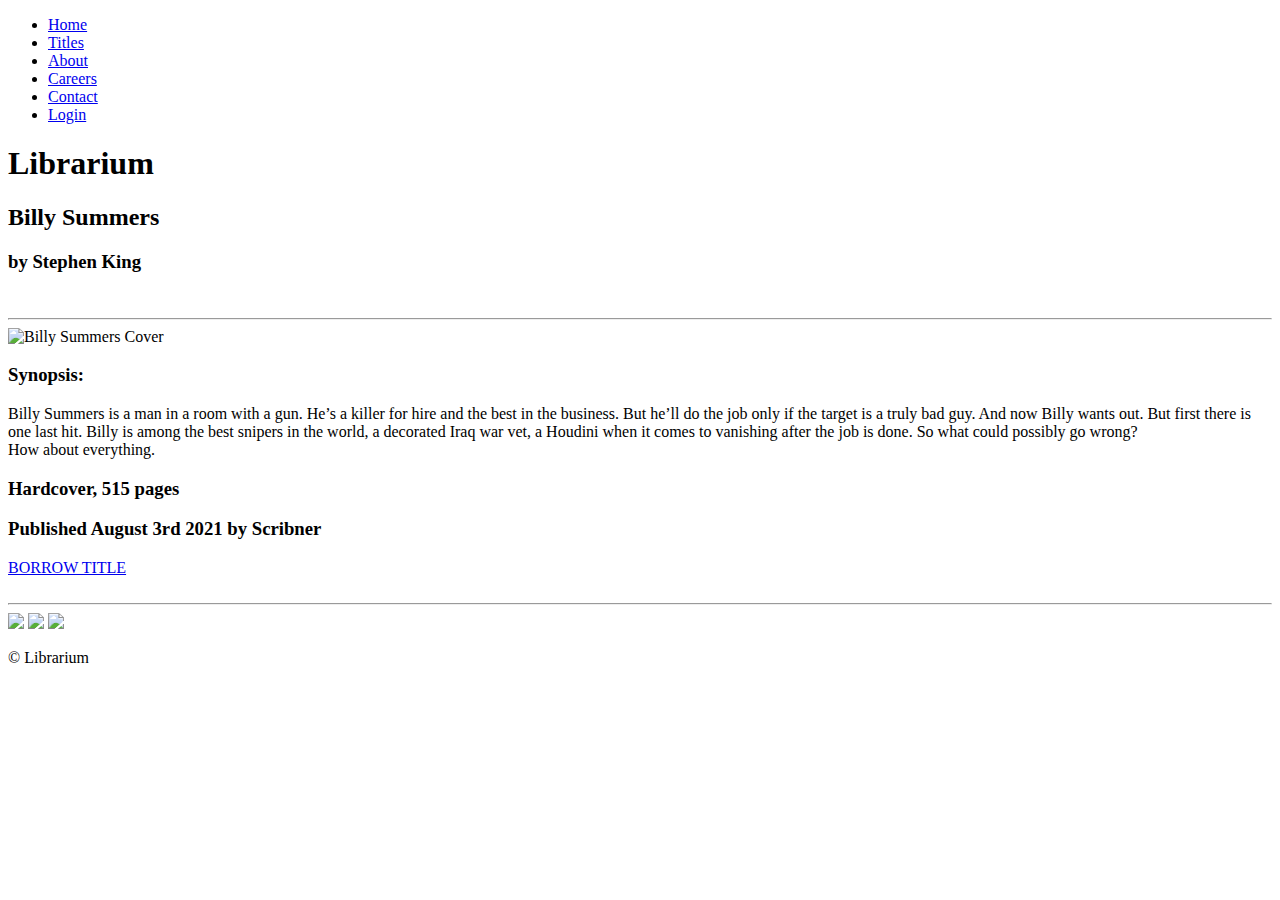
==== billy.html @ b6e0c90f "Add files via upload" ====
<!DOCTYPE html>
<html lang="en">
<head>
  <meta charset="UTF-8">
  <meta http-equiv="X-UA-Compatible" content="IE=edge">
  <meta name="viewport" content="width=device-width, initial-scale=1.0">
  <title>Billy Summers</title>

  <link rel="stylesheet" href="css/book.css">
  <link rel="icon" href="favicon.ico">
  <link rel="preconnect" href="https://fonts.googleapis.com">
  <link rel="preconnect" href="https://fonts.gstatic.com" crossorigin>
  <link href="https://fonts.googleapis.com/css2?family=Merriweather:wght@300&family=Montserrat:wght@100&family=Sacramento&display=swap" rel="stylesheet">

</head>
<body>

  <div class="top-container">
    <div class="navbar">
      <ul>
      <li><a href="file:///Users/chiragsingh/Desktop/Web%20Dev/E-Lib%20Project/index.html">Home</a></li>
      <li><a href="#titles">Titles</a></li>
      <li><a href="#about">About</a></li>
      <li><a href="#careers">Careers</a></li>
      <li><a href="#contact">Contact</a></li>
      <li class="login"><a href="#login">Login</a></li>
      </ul>
    </div>
    <div class="heading">
      <h1>Librarium</h1>
    </div>
  </div>

  <div class="wrapper">
      <h2>Billy Summers</h2>
      <h3 id="author">by Stephen King</h3>
      &nbsp;
      <hr>

      <div class="book-row">
        <img class="billy-image" src="images/billy.jpeg" alt="Billy Summers Cover">
        <h3>Synopsis:</h3>
        <p class="synopsis">Billy Summers is a man in a room with a gun. He’s a killer for hire and the best in the business. But he’ll do the job only if the target is a truly bad guy. And now Billy wants out. But first there is one last hit. Billy is among the best snipers in the world, a decorated Iraq war vet, a Houdini when it comes to vanishing after the job is done. So what could possibly go wrong?<br>How about everything.</p>
        <h3 id="details"><p>Hardcover, 515 pages</p>
        <p>Published August 3rd 2021 by Scribner</p></h3>
        <a class="borrow" href="file:///Users/chiragsingh/Desktop/Web%20Dev/E-Lib%20Project/index.html#about">BORROW TITLE</a>
      </div>
  </div>
  &nbsp; &nbsp; &nbsp; &nbsp; &nbsp; &nbsp;
  &nbsp; &nbsp; &nbsp; &nbsp; &nbsp; &nbsp;
  <hr>

  <div class="links">
      <a href="https://www.reddit.com/"><img class="socials" src="images/reddit.png"></a>
      <a href="https://twitter.com/"><img class="socials" src="images/twitter.png"></a>
      <a href="https://www.instagram.com/"><img class="socials" src="images/instagram.png"></a>
      <p class="copyright">© Librarium</p>
  </div>
  
</body>
</html>
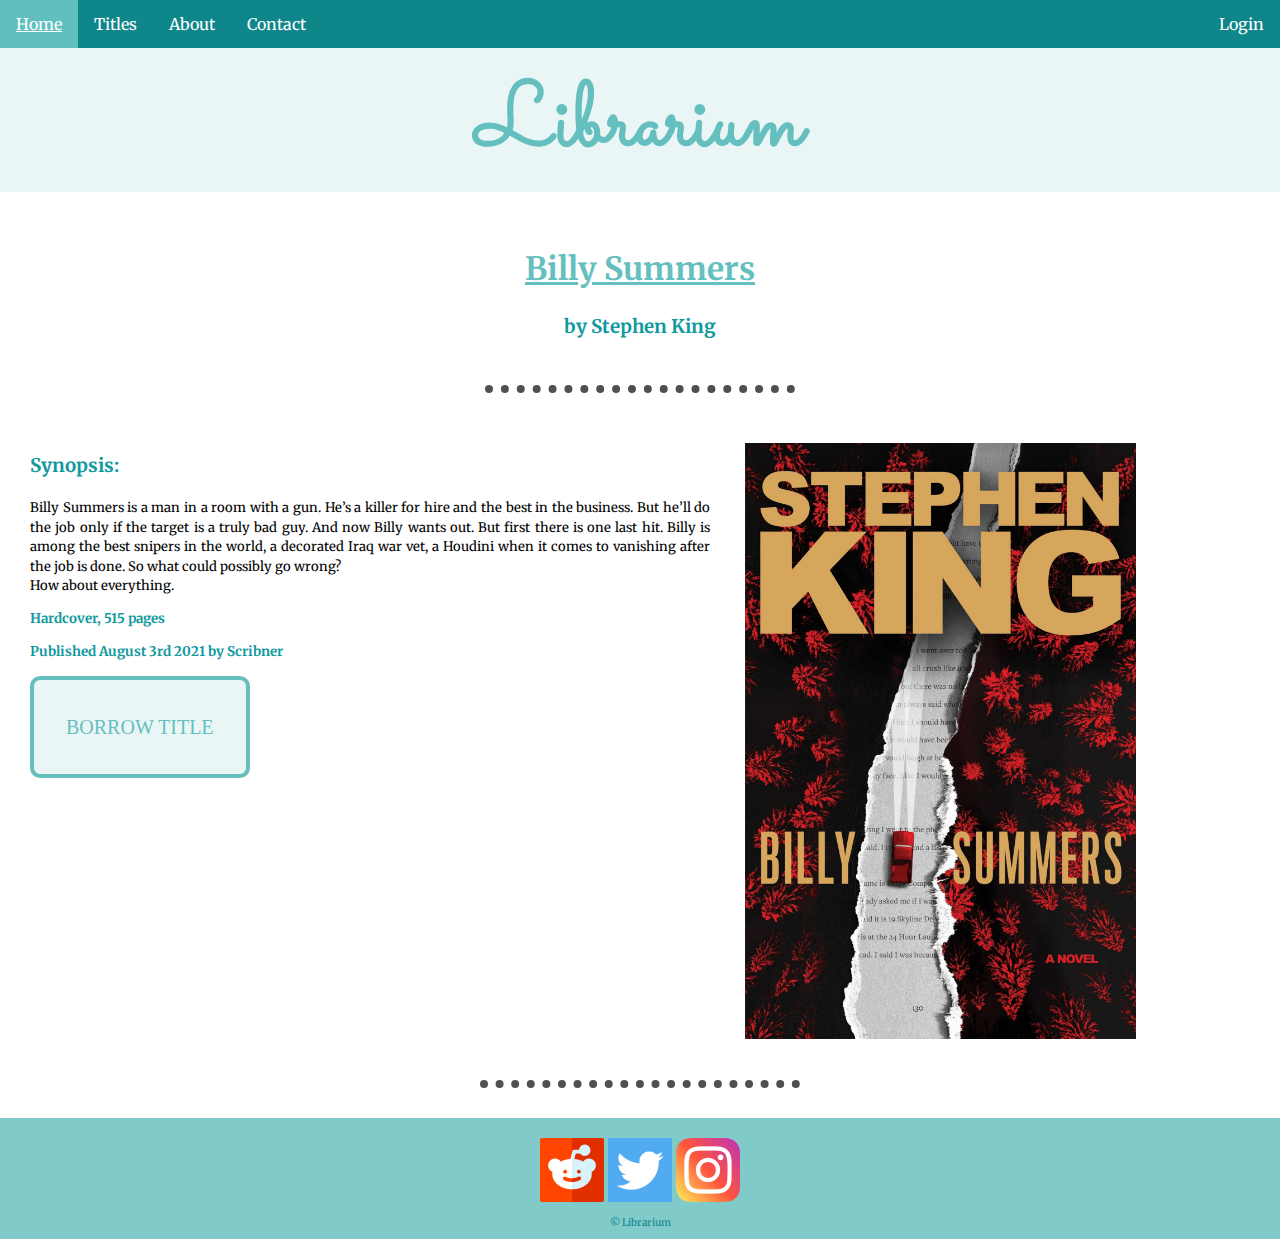
==== commit 95254333: "Add files via upload" ====
--- a/billy.html
+++ b/billy.html
@@ -21,7 +21,6 @@
       <li><a href="file:///Users/chiragsingh/Desktop/Web%20Dev/E-Lib%20Project/index.html">Home</a></li>
       <li><a href="#titles">Titles</a></li>
       <li><a href="#about">About</a></li>
-      <li><a href="#careers">Careers</a></li>
       <li><a href="#contact">Contact</a></li>
       <li class="login"><a href="#login">Login</a></li>
       </ul>
--- a/css/book.css
+++ b/css/book.css
@@ -0,0 +1,190 @@
+h1{
+  color: #66BFBF;
+  font-size: 5.625rem;
+  margin: 0px auto 0px auto;
+  font-family: 'Sacramento', cursive;
+  padding: 1.875rem auto 1.875rem auto;
+}
+
+.heading{
+  margin-top: 0px;
+  padding-top: 3.75rem;
+  background-color: #EAF6F6;
+}
+
+body{
+  margin: 0px;
+  text-align: center;
+  font-family: 'Merriweather', serif;
+}
+
+.top-container {
+  /*
+  border: solid 10px;
+  padding: 20px;
+  width: 200px;
+  height: 200px; */
+  background-color: #ffff;
+  margin-top: 0;
+  height: 10%;
+}
+
+.navbar {
+  position: fixed;
+  width: 100%;
+  top: 0px;
+}
+
+ul {
+  list-style-type: none;
+  margin: 0;
+  padding: 0;
+  overflow: hidden;
+  background-color: #0f868a;
+}
+
+li {
+  float: left;
+}
+
+.login {
+  float: right;
+}
+
+li a {
+  display: block;
+  color: #ffff;
+  text-align: center;
+  padding: 0.875rem 1rem;
+  text-decoration: none;
+}
+
+li a:hover {
+  background-color: #61C0BF;
+  text-decoration: underline;
+}
+
+hr{
+  border-style: dotted none none none;
+  width: 25%;
+  border-color: #505050; 
+  border-width: 0.5rem;
+}
+
+h2 {
+  color: #66BFBF;
+  font-size: 2rem;
+  font-family: 'Montserrat' sans-serif;
+  text-decoration: underline;
+}
+
+h3 {
+  color: #11999E;
+  font-family: 'Montserrat' sans-serif;
+  font-weight: bolder;
+}
+
+#details {
+  font-size: smaller;
+}
+
+#author {
+  font-weight: bolder;
+}
+
+.intro{
+  width: 90%;
+  margin: 4.375rem auto 4.375rem auto;
+}
+
+.wrapper{
+  margin: 0.625rem auto 0.625rem auto;
+  padding: 1.25rem;
+  height: 50rem;
+}
+
+.book-row{
+  width: 90%;
+  margin-top: 1.875rem;
+  text-align: left;
+  line-height: 1.5;
+  padding: 0.625rem;
+  height: 48.75rem;
+}
+
+.spirits-image{
+  width: 35%;
+  float: left;
+  margin: 0.625rem;
+  margin-right: 2.2rem;
+}
+
+.billy-image{
+  width: 35%;
+  float: right;
+  margin: 0.625rem;
+  margin-left: 2.2rem;
+}
+
+.sotg-image{
+  width: 35%;
+  float: left;
+  margin: 0.625rem;
+  margin-right: 2.2rem;
+}
+
+.eden-image{
+  width: 35%;
+  float: right;
+  margin: 0.625rem;
+  margin-left: 2.2rem;
+}
+
+.synopsis {
+  text-align: justify;
+  font-size: small;
+}
+
+.borrow {
+  -webkit-border-radius: 0.625rem;
+  -moz-border-radius: 0.625rem;
+  border-radius: 0.625rem;
+  color: #66BFBF;
+  font-family: Trebuchet MS;
+  font-size: 1.25rem;
+  font-weight: 500;
+  padding: 2rem;
+  background-color: #EAF6F6;
+  border: solid #66BFBF 0.3rem;
+  text-decoration: none;
+  display: inline-block;
+  cursor: pointer;
+  text-align: center;
+}
+
+.borrow:hover {
+  background: #c2ecf0;
+  border: solid #66BFBF 0.3rem;
+  -webkit-border-radius: 0.625rem;
+  -moz-border-radius: 0.625rem;
+  border-radius: 0.625rem;
+  text-decoration: underline;
+}
+
+.links{
+  margin: 1.875rem auto 0rem auto;
+  background-color: #81caca;
+  padding-bottom: 0.625rem;
+}
+
+.socials{
+  width: 5%;
+  padding: 0px 0px 0px 0px;
+  margin: 1.25rem auto 0 auto
+}
+
+.copyright{
+  font-size: x-small;
+  color: #0f868a;
+  margin-bottom: 0px;
+}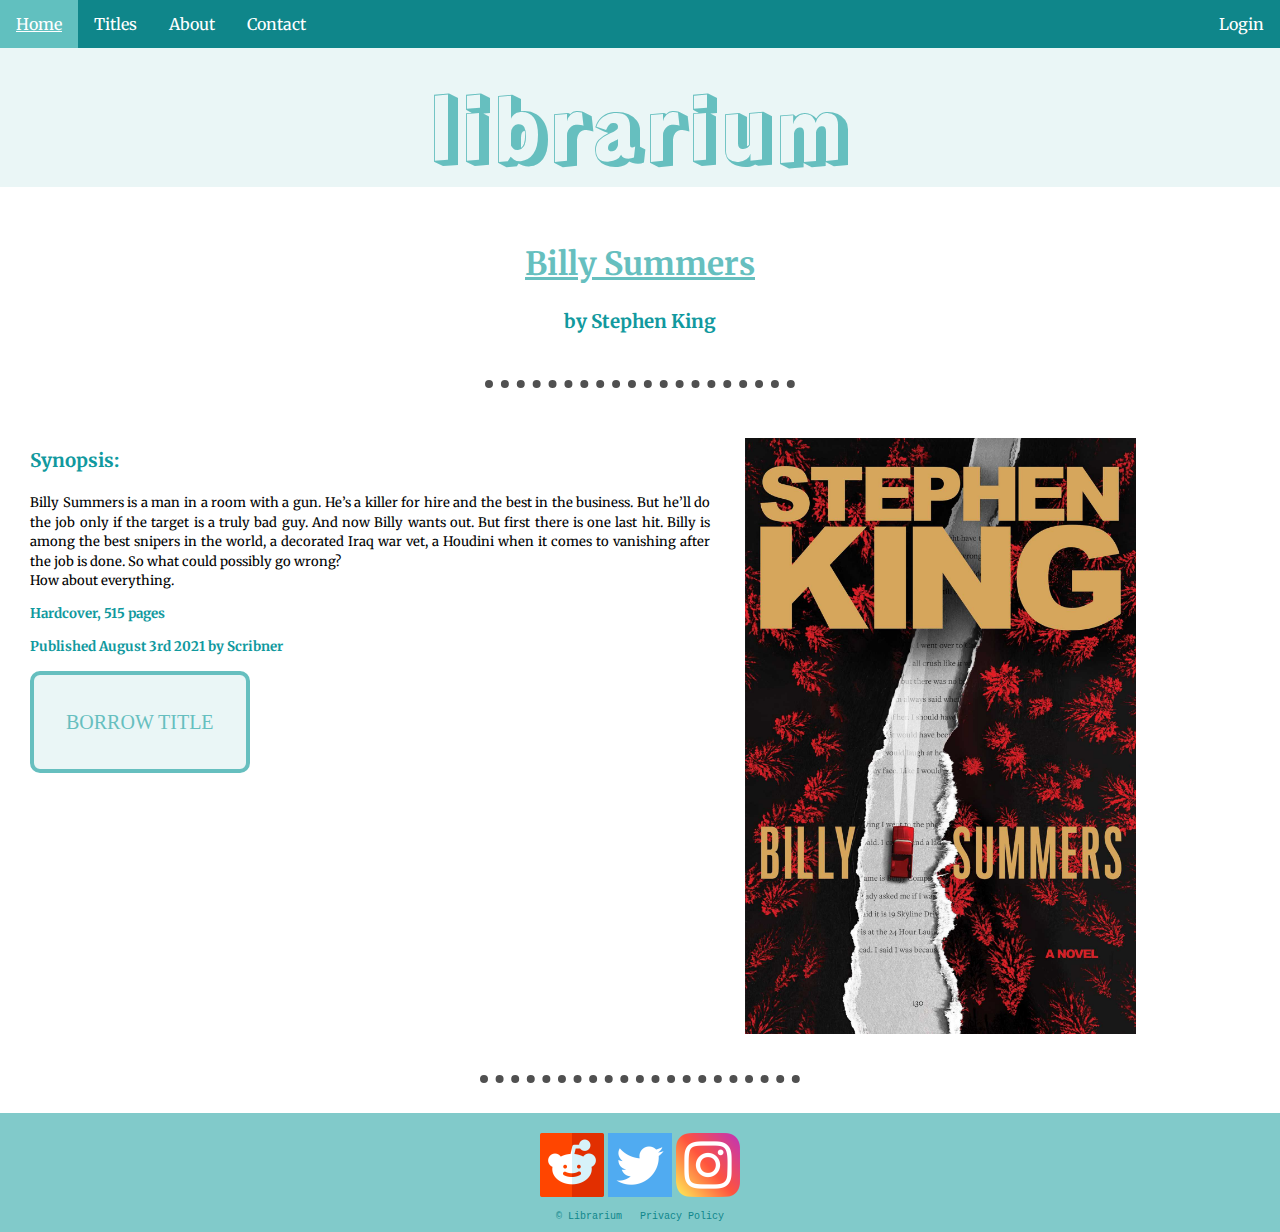
==== commit c14662b7: "Add files via upload" ====
--- a/billy.html
+++ b/billy.html
@@ -11,6 +11,7 @@
   <link rel="preconnect" href="https://fonts.googleapis.com">
   <link rel="preconnect" href="https://fonts.gstatic.com" crossorigin>
   <link href="https://fonts.googleapis.com/css2?family=Merriweather:wght@300&family=Montserrat:wght@100&family=Sacramento&display=swap" rel="stylesheet">
+  <link href="https://fonts.googleapis.com/css2?family=Rampart+One&display=swap" rel="stylesheet">
 
 </head>
 <body>
@@ -18,7 +19,7 @@
   <div class="top-container">
     <div class="navbar">
       <ul>
-      <li><a href="file:///Users/chiragsingh/Desktop/Web%20Dev/E-Lib%20Project/index.html">Home</a></li>
+      <li><a href="./index.html">Home</a></li>
       <li><a href="#titles">Titles</a></li>
       <li><a href="#about">About</a></li>
       <li><a href="#contact">Contact</a></li>
@@ -26,7 +27,7 @@
       </ul>
     </div>
     <div class="heading">
-      <h1>Librarium</h1>
+      <h1>librarium</h1>
     </div>
   </div>
 
@@ -42,7 +43,7 @@
         <p class="synopsis">Billy Summers is a man in a room with a gun. He’s a killer for hire and the best in the business. But he’ll do the job only if the target is a truly bad guy. And now Billy wants out. But first there is one last hit. Billy is among the best snipers in the world, a decorated Iraq war vet, a Houdini when it comes to vanishing after the job is done. So what could possibly go wrong?<br>How about everything.</p>
         <h3 id="details"><p>Hardcover, 515 pages</p>
         <p>Published August 3rd 2021 by Scribner</p></h3>
-        <a class="borrow" href="file:///Users/chiragsingh/Desktop/Web%20Dev/E-Lib%20Project/index.html#about">BORROW TITLE</a>
+        <a class="borrow" href="./index.html">BORROW TITLE</a>
       </div>
   </div>
   &nbsp; &nbsp; &nbsp; &nbsp; &nbsp; &nbsp;
@@ -53,7 +54,7 @@
       <a href="https://www.reddit.com/"><img class="socials" src="images/reddit.png"></a>
       <a href="https://twitter.com/"><img class="socials" src="images/twitter.png"></a>
       <a href="https://www.instagram.com/"><img class="socials" src="images/instagram.png"></a>
-      <p class="copyright">© Librarium</p>
+      <pre class="copyright">© Librarium   <a class="privacy-policy" href="https://company.cdn.overdrive.com/policies/privacy-policy.htm">Privacy Policy</a></pre>
   </div>
   
 </body>
--- a/css/book.css
+++ b/css/book.css
@@ -1,9 +1,10 @@
 h1{
   color: #66BFBF;
-  font-size: 5.625rem;
+  font-family: Rampart One;
+  font-size: 5.5rem;
   margin: 0px auto 0px auto;
-  font-family: 'Sacramento', cursive;
   padding: 1.875rem auto 1.875rem auto;
+  font-weight: 500;
 }
 
 .heading{
@@ -187,4 +188,23 @@
   font-size: x-small;
   color: #0f868a;
   margin-bottom: 0px;
+}
+
+.privacy-policy {
+  color:#0f868a;
+}
+
+.privacy-policy:visited {
+  text-decoration: none;
+  color:#0f868a;
+}
+
+.privacy-policy:link {
+  text-decoration: none;
+  color:#0f868a;
+  font-size: x-small;
+}
+
+.privacy-policy:hover {
+  text-decoration: underline;
 }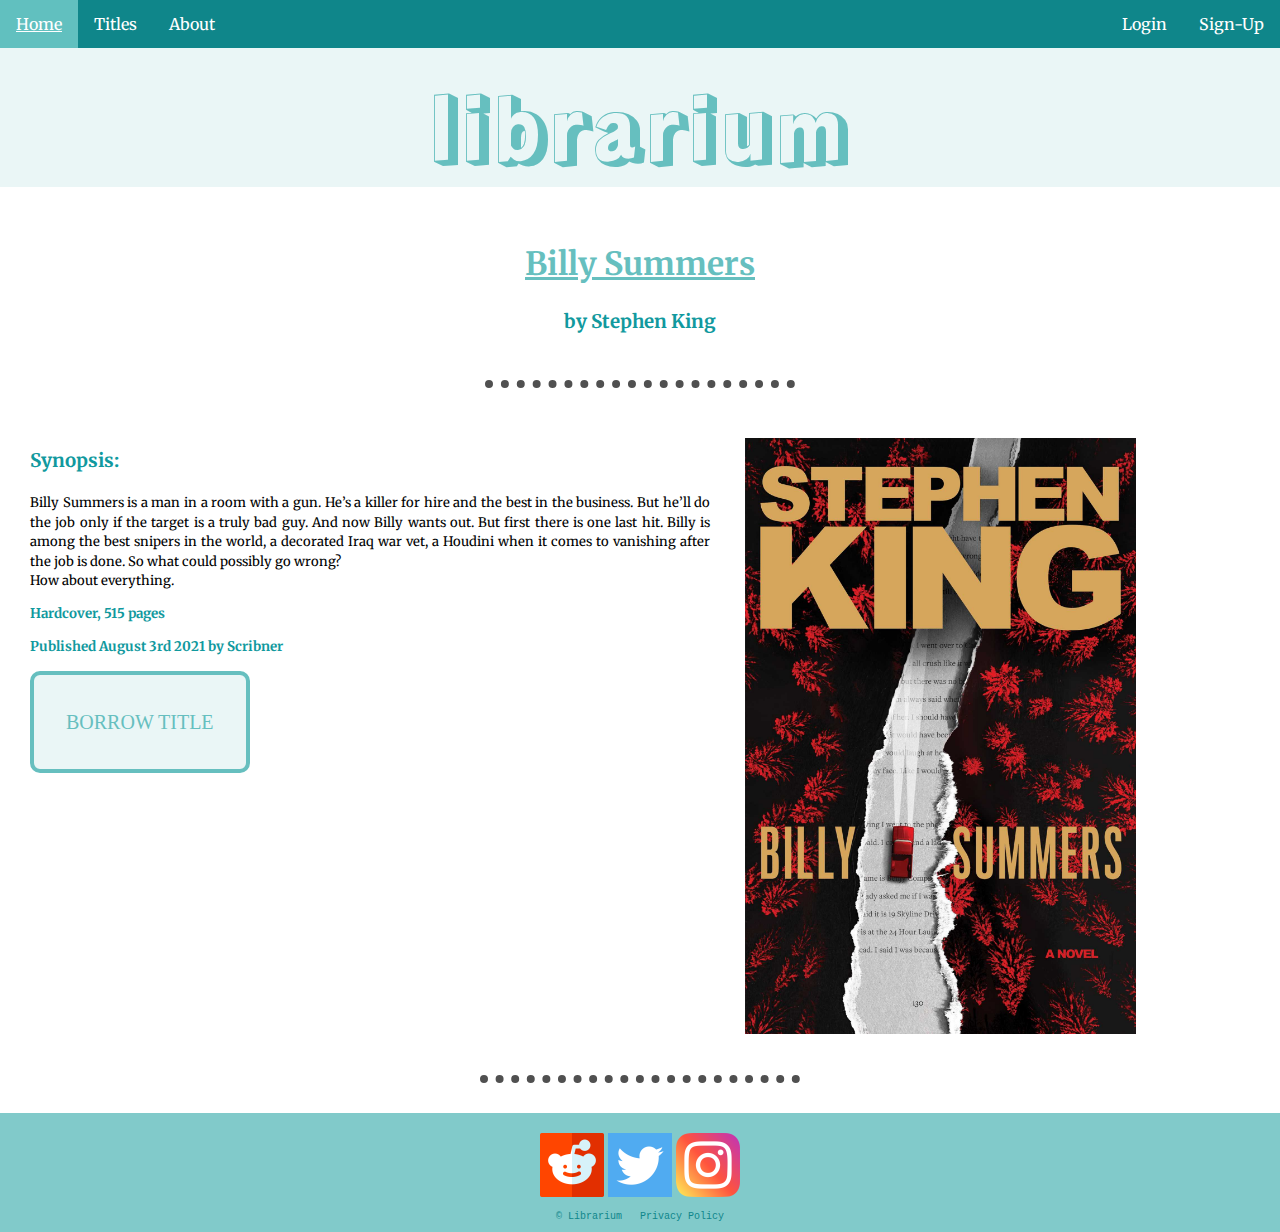
==== commit a2f7878e: "Add files via upload" ====
--- a/billy.html
+++ b/billy.html
@@ -20,10 +20,10 @@
     <div class="navbar">
       <ul>
       <li><a href="./index.html">Home</a></li>
-      <li><a href="#titles">Titles</a></li>
-      <li><a href="#about">About</a></li>
-      <li><a href="#contact">Contact</a></li>
-      <li class="login"><a href="#login">Login</a></li>
+      <li><a href="./titles.html">Titles</a></li>
+      <li><a href="./about.html">About</a></li>
+      <li class="login"><a href="./signup.html">Sign-Up</a></li>
+      <li class="login"><a href="./login.html">Login</a></li>
       </ul>
     </div>
     <div class="heading">
